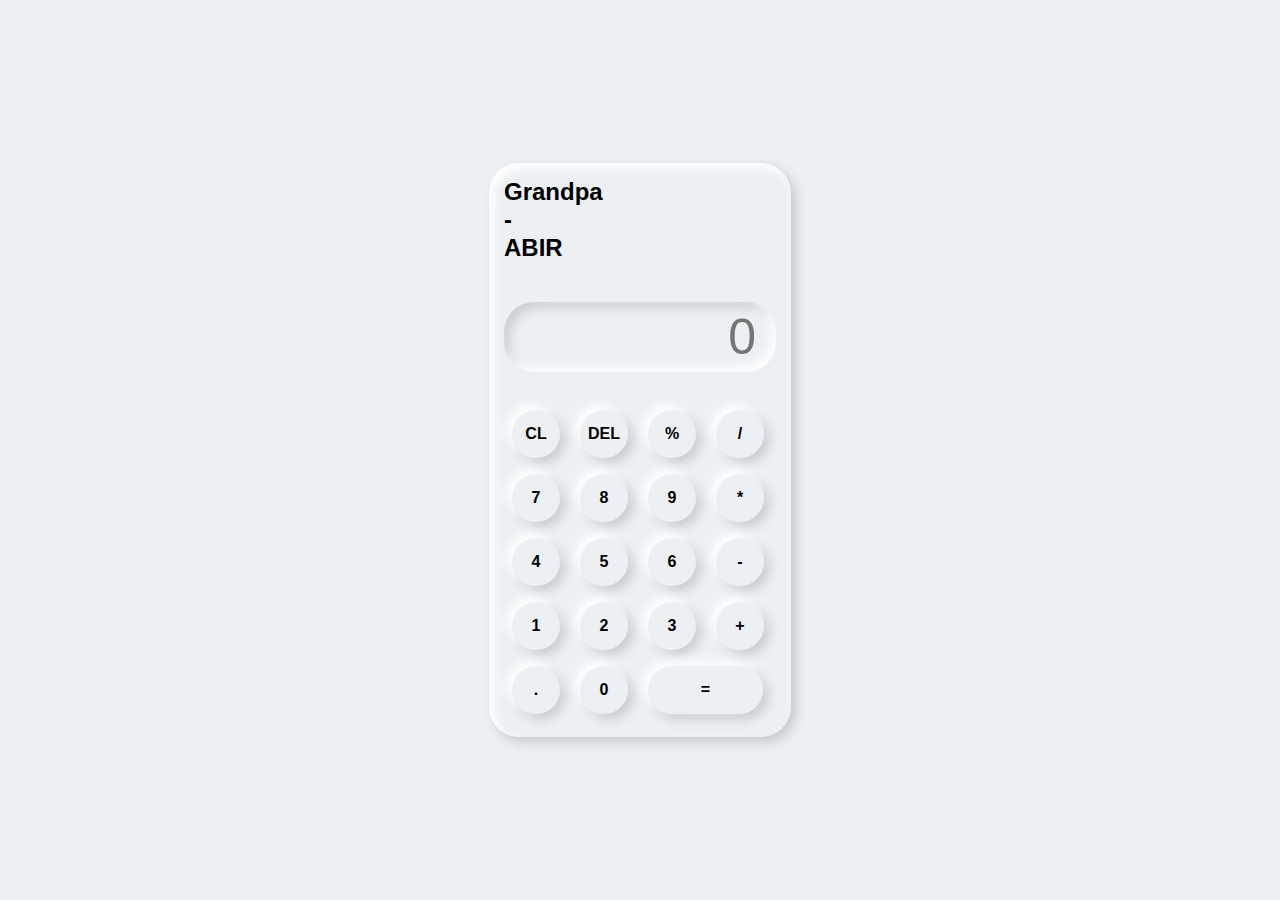
==== index.html @ 810ff2bf "Update index.html" ====
<!DOCTYPE html>
<html>

<head>
  <meta charset="UTF-8">
  <meta name="viewport" content="width=device-width, initial-scale=1">
  <title> Calculator</title>

  <link rel="stylesheet" href="style.css">

</head>

<body>
  <div class="container">
    <div class="calculator">
      <h2> Grandpa - ABIR</h2>
      <input type="text" placeholder="0" id="output-screen">
      <button onclick="clr()">CL</button>
      <button onclick="del()">DEL</button>
      <button onclick="display('%')">%</button>
      <button onclick="display('/')">/</button>
      <button onclick="display('7')">7</button>
      <button onclick="display('8')">8</button>
      <button onclick="display('9')">9</button>
      <button onclick="display('*')">*</button>
      <button onclick="display('4')">4</button>
      <button onclick="display('5')">5</button>
      <button onclick="display('6')">6</button>
      <button onclick="display('-')">-</button>
      <button onclick="display('1')">1</button>
      <button onclick="display('2')">2</button>
      <button onclick="display('3')">3</button>
      <button onclick="display('+')">+</button>
      <button onclick="display('.')">.</button>
      <button onclick="display('0')">0</button>
      <button onclick="calculate()" class="equal">=</button>
    </div>
  </div>

  <script src="main.js"></script>


</body>

</html>
---- style.css ----
* {
  margin: 0px;
  padding: 0px;
  box-sizing: border-box;
  background-color: #ecf0f3;
  font-family: sans-serif;
  outline: none;
}

.container {
  height: 100vh;
  display: flex;
  justify-content: center;
  align-items: center;
}

.calculator {
  background-color: #ecf0f3;
  padding: 15px;
  border-radius: 30px;
  box-shadow: inset 5px 5px 12px #ffffff, 5px 5px 12px rgba(0, 0, 0, .16);
  display: grid;
  grid-template-columns: repeat(4, 68px);
}

input {
  grid-column: span 4;
  height: 70px;
  widows: 260px;
  background-color: #ecf0f3;
  box-shadow: inset -5px -5px 12px #ffffff, inset 5px 5px 12px rgba(0, 0, 0, .16);
  border: none;
  border-radius: 30px;
  color: rgb(245 , 245 , 220);
  font-size: 50px;
  text-align: end;
  margin-top: 40px;
  margin-bottom: 30px;
  padding: 20px;
}


button {
  height: 48px;
  width: 48px;
  background-color: #ecf0f3;
  box-shadow: -5px -5px 12px #ffffff, 5px 5px 12px rgba(0, 0, 0, .16);
  border: none;
  border-radius: 50%;
  margin: 8px;
  font-size: 16px;
  font-weight: bold;
}


.equal {
  width: 115px;
  border-radius: 40px;
  background-color: #ecf0f3;
  box-shadow: -5px -5px 12px #ffffff, 5px 5px 12px rgba(0, 0, 0, .16);
}
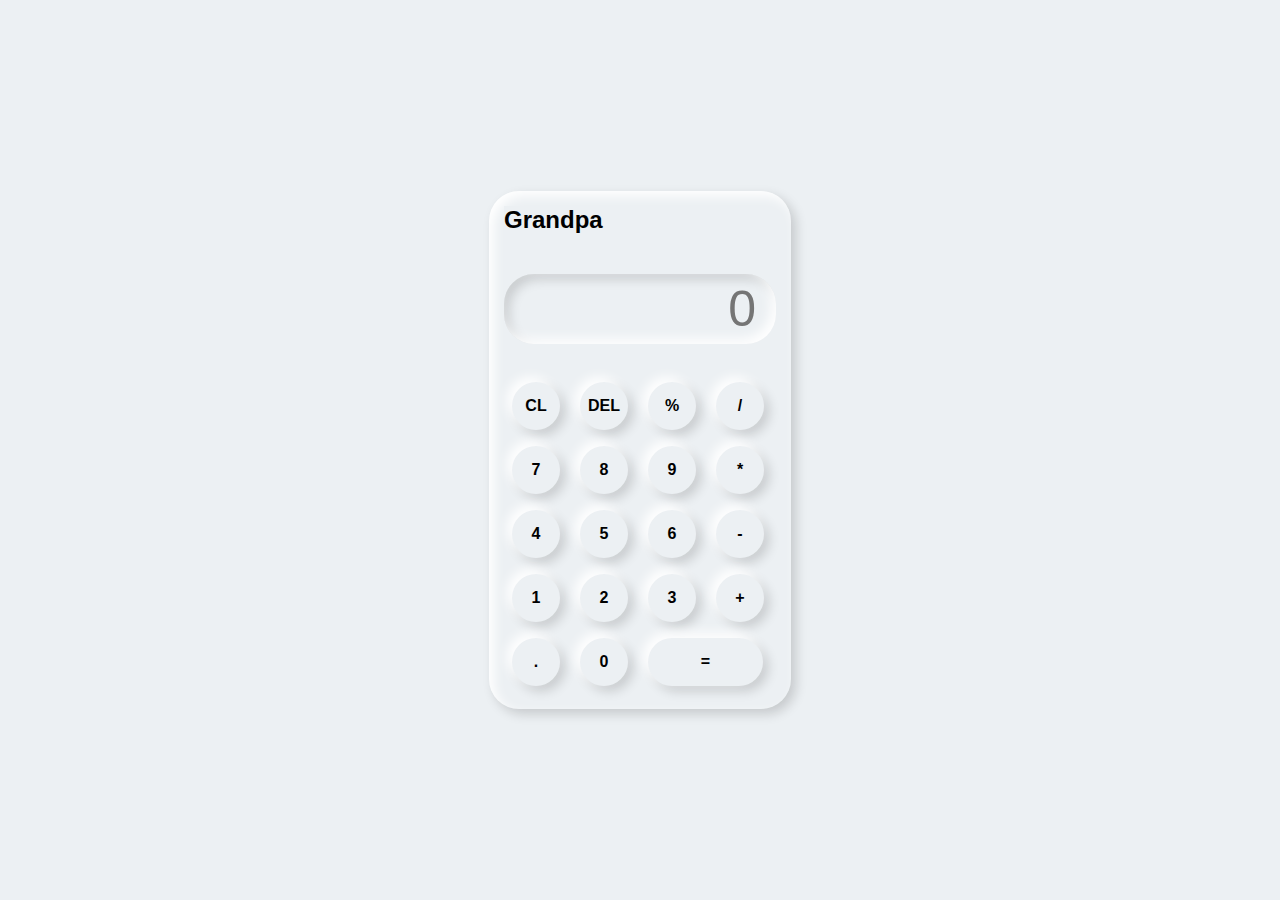
==== commit 060502ab: "Update index.html" ====
--- a/index.html
+++ b/index.html
@@ -13,7 +13,7 @@
 <body>
   <div class="container">
     <div class="calculator">
-      <h2> Grandpa - ABIR</h2>
+      <h2> Grandpa</h2>
       <input type="text" placeholder="0" id="output-screen">
       <button onclick="clr()">CL</button>
       <button onclick="del()">DEL</button>
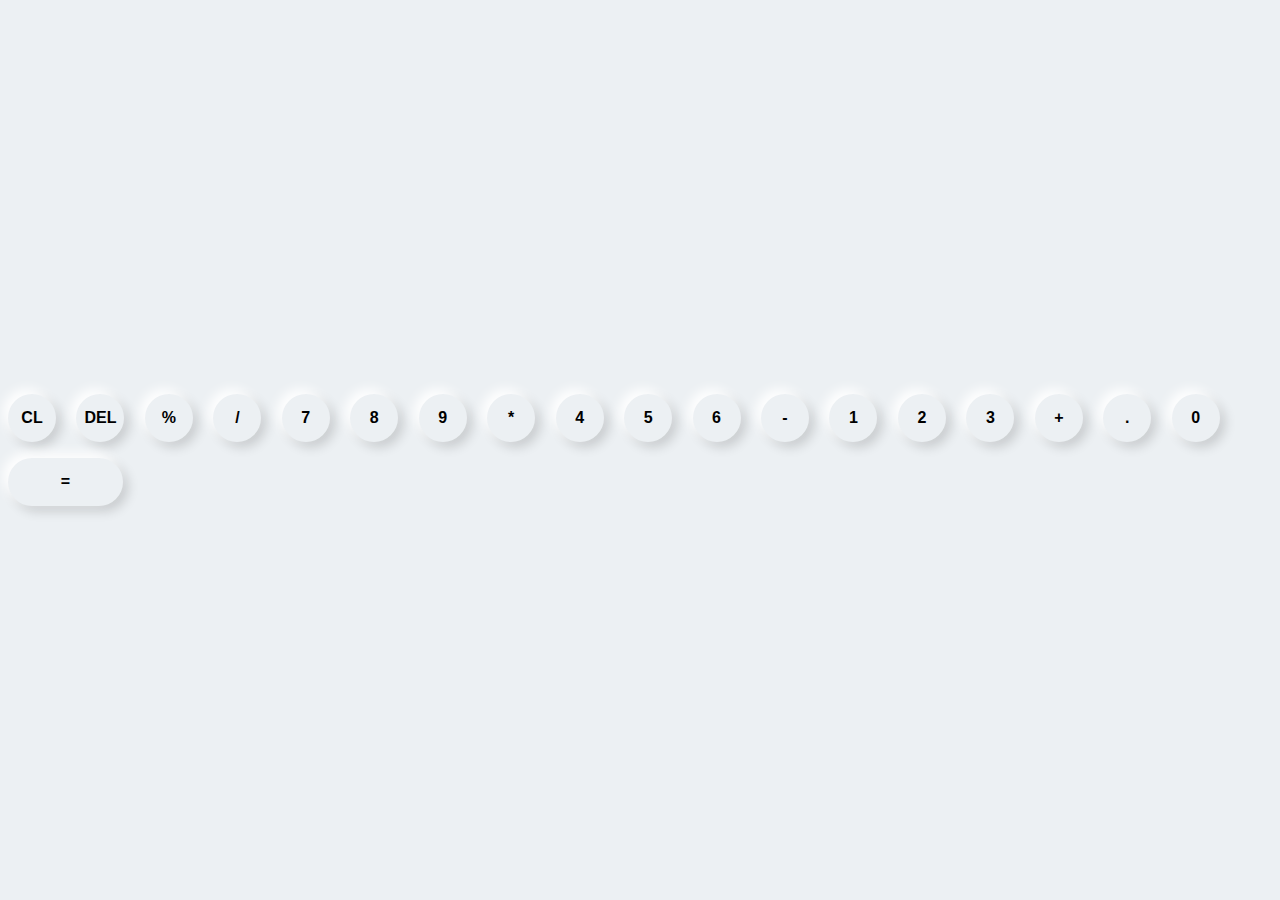
==== commit e0229c0a: "Update index.html" ====
--- a/index.html
+++ b/index.html
@@ -12,8 +12,7 @@
 
 <body>
   <div class="container">
-    <div class="calculator">
-      <h2> Grandpa</h2>
+    <div class="calculator>
       <input type="text" placeholder="0" id="output-screen">
       <button onclick="clr()">CL</button>
       <button onclick="del()">DEL</button>
--- a/style.css
+++ b/style.css
@@ -31,7 +31,7 @@
   box-shadow: inset -5px -5px 12px #ffffff, inset 5px 5px 12px rgba(0, 0, 0, .16);
   border: none;
   border-radius: 30px;
-  color: rgb(245 , 245 , 220);
+  color: rgb(72, 72 ,72);
   font-size: 50px;
   text-align: end;
   margin-top: 40px;
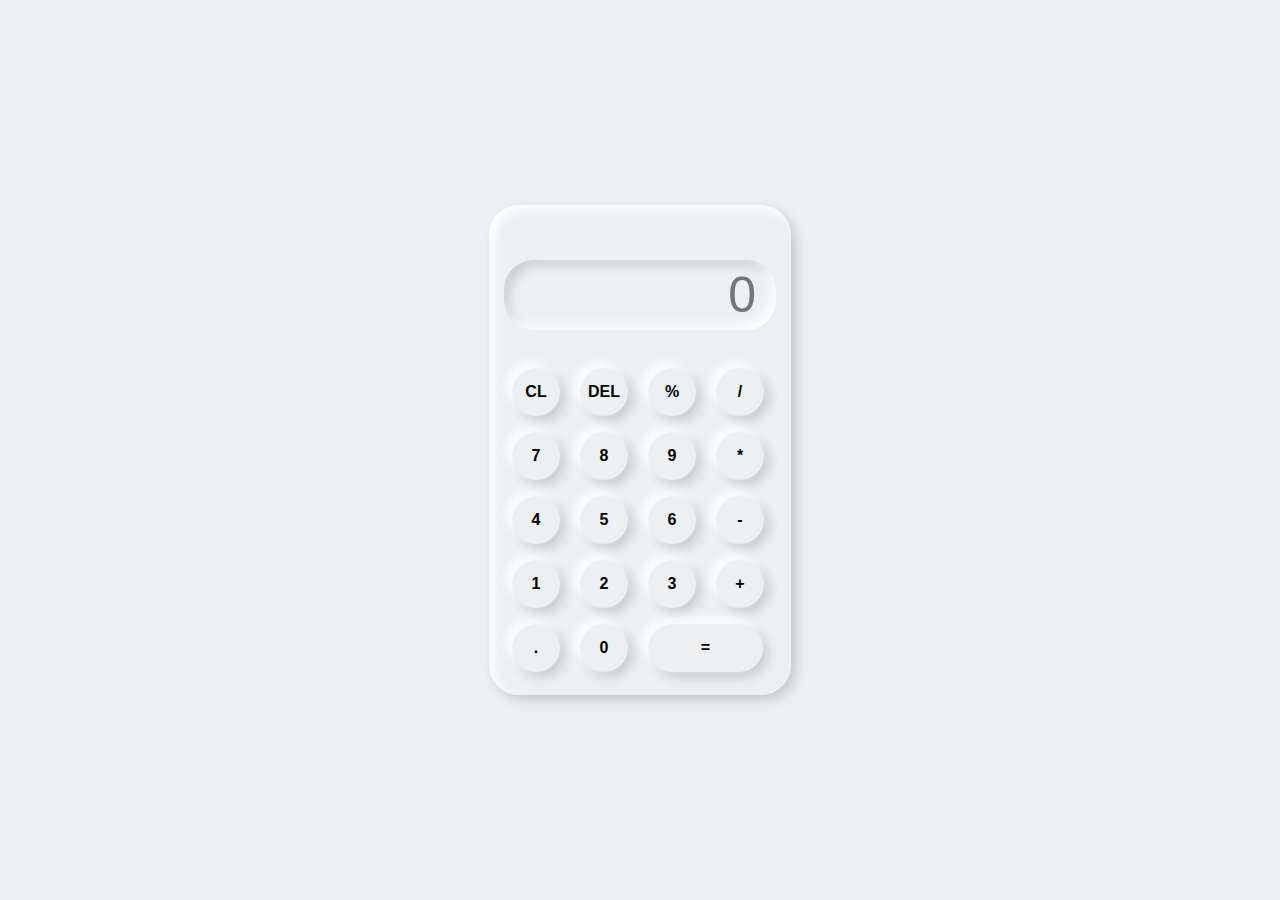
==== commit 9faf2432: "Update index.html" ====
--- a/index.html
+++ b/index.html
@@ -12,7 +12,7 @@
 
 <body>
   <div class="container">
-    <div class="calculator>
+    <div class="calculator">
       <input type="text" placeholder="0" id="output-screen">
       <button onclick="clr()">CL</button>
       <button onclick="del()">DEL</button>
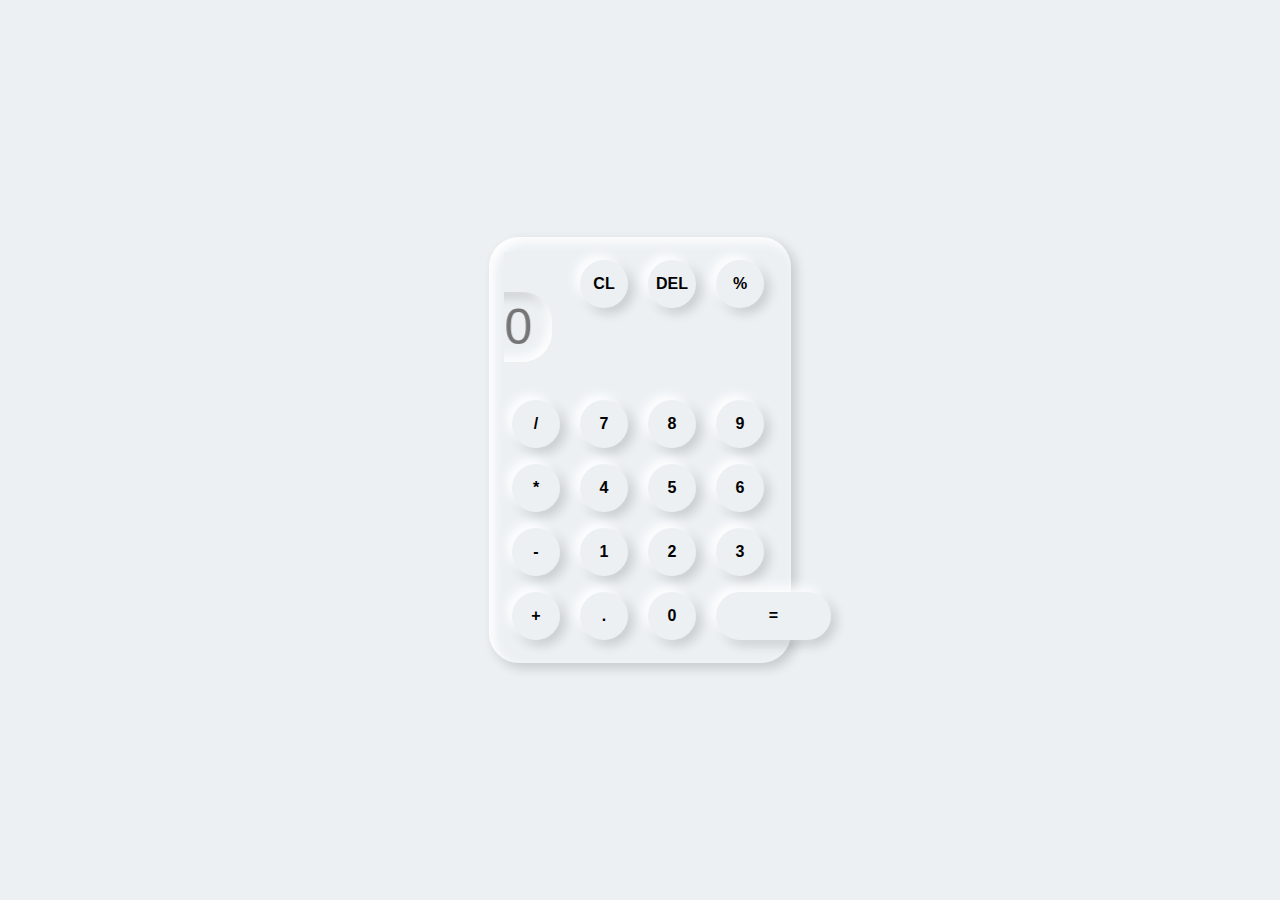
==== commit f236b1a7: "Update index.html" ====
--- a/index.html
+++ b/index.html
@@ -13,7 +13,7 @@
 <body>
   <div class="container">
     <div class="calculator">
-      <input type="text" placeholder="0" id="output-screen">
+      <marquee direction="right"><input type="text" placeholder="0" id="output-screen"> </marquee>
       <button onclick="clr()">CL</button>
       <button onclick="del()">DEL</button>
       <button onclick="display('%')">%</button>
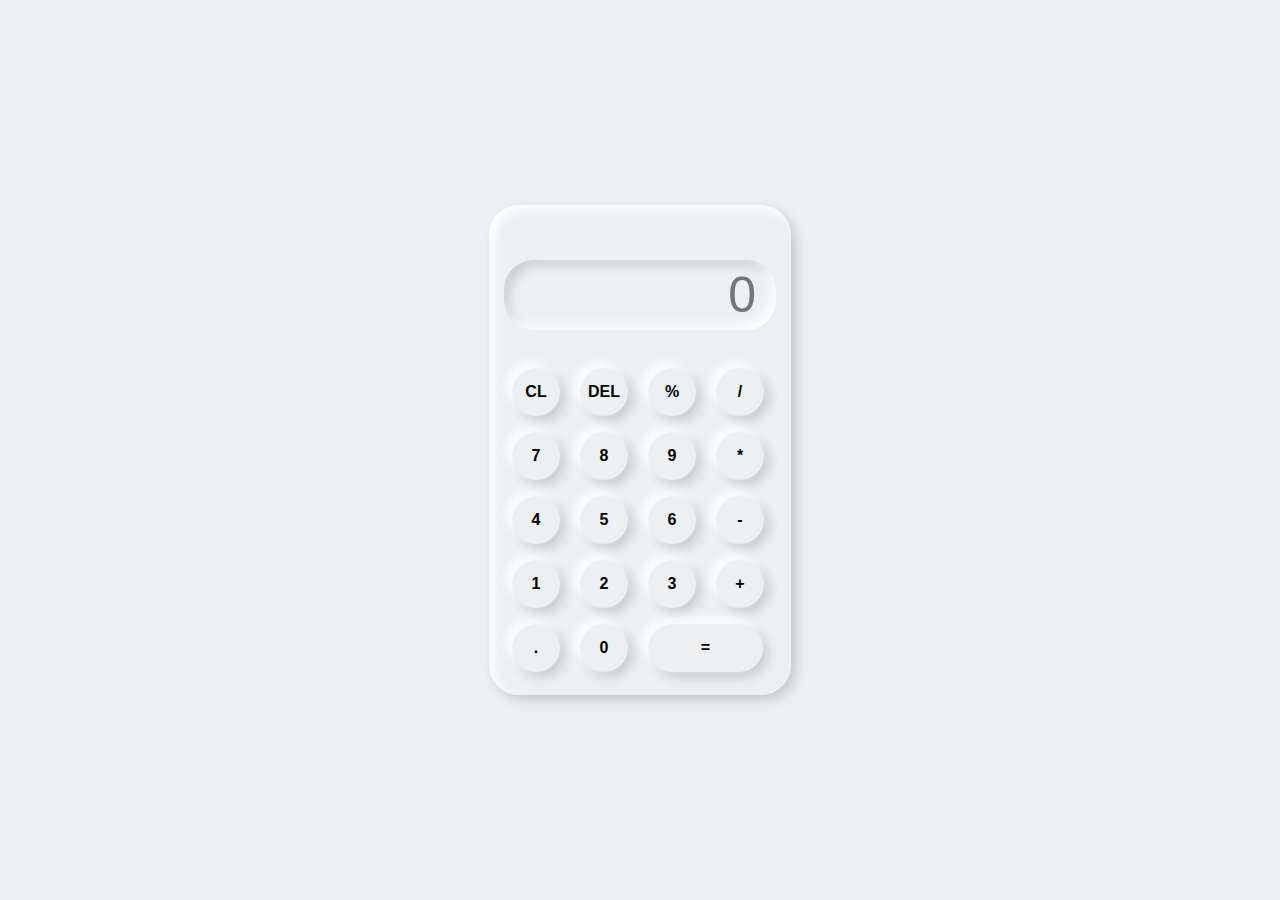
==== commit dee1927d: "Update index.html" ====
--- a/index.html
+++ b/index.html
@@ -13,7 +13,7 @@
 <body>
   <div class="container">
     <div class="calculator">
-      <marquee direction="right"><input type="text" placeholder="0" id="output-screen"> </marquee>
+      <input type="text" placeholder="0" id="output-screen"> 
       <button onclick="clr()">CL</button>
       <button onclick="del()">DEL</button>
       <button onclick="display('%')">%</button>
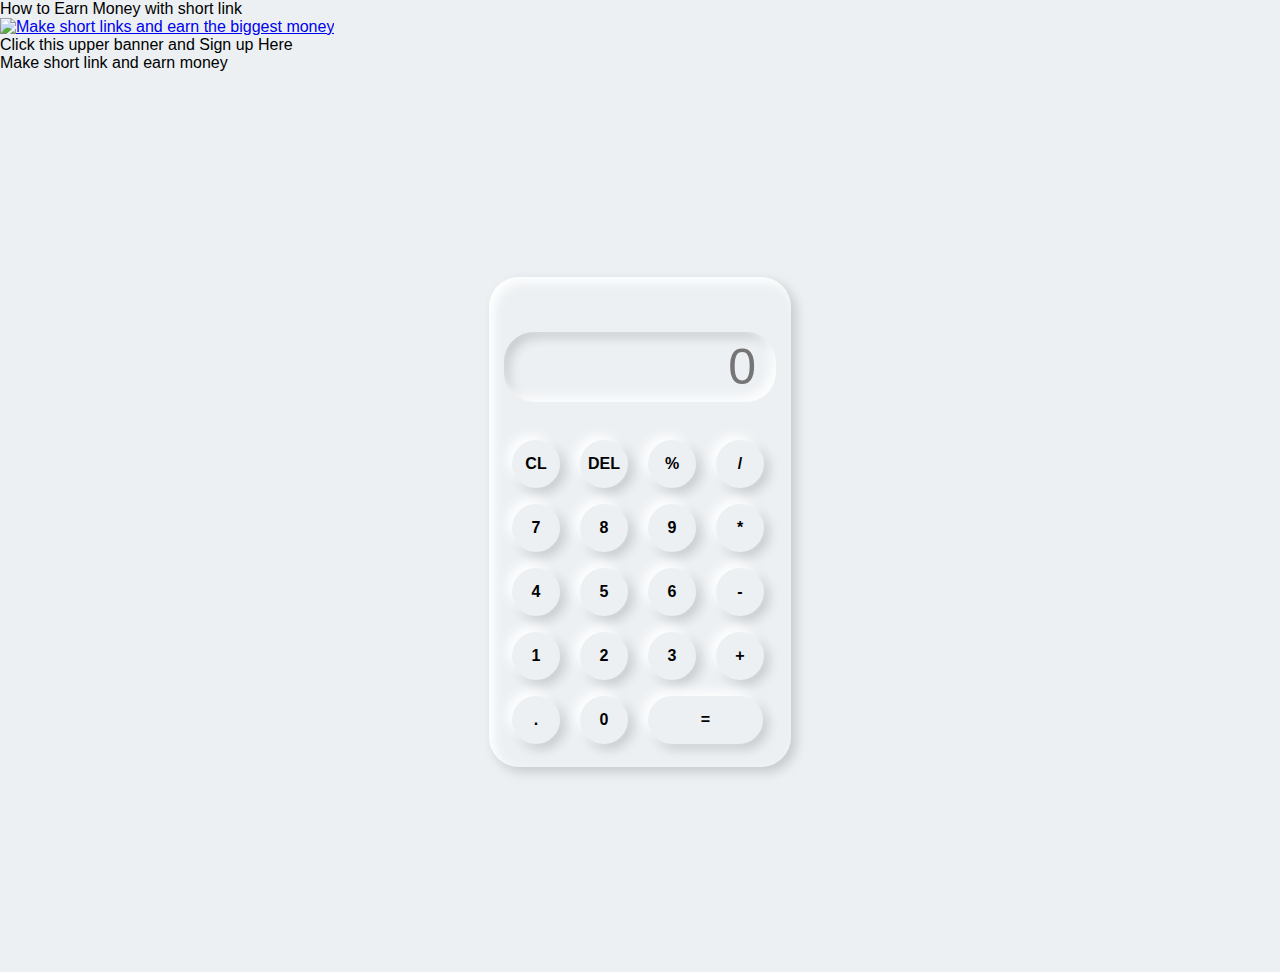
==== commit b67397b3: "Update index.html" ====
--- a/index.html
+++ b/index.html
@@ -9,6 +9,12 @@
   <link rel="stylesheet" href="style.css">
 
 </head>
+
+<body><p>How to Earn Money with short link</p><p><!-- Start of banner code -->
+<!-- Start of banner code -->
+<a href="https://vnshortener.com/ref/hunter008"><img src="https://vnshortener.com/728x90.gif" title="Make short links and earn the biggest money" /></a>        
+<!-- End of banner code -->
+</p><p>Click this upper banner and Sign up Here </p><p> Make short link and earn money</p>
 
 <body>
   <div class="container">
